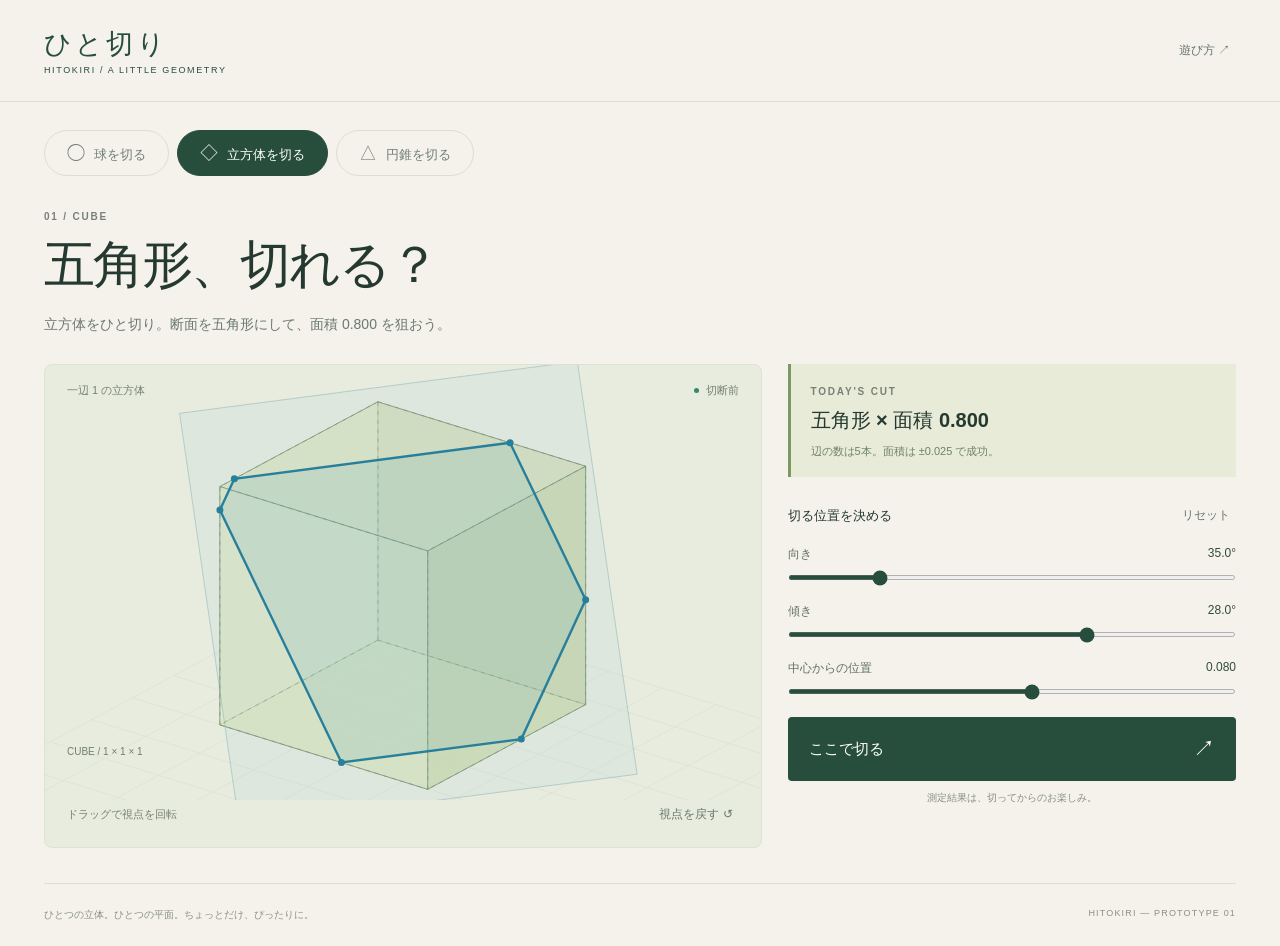
==== games/hitokiri/index.html @ aa72c91f "Publish GAME ROOM with four browser games" ====
<!doctype html>
<html lang="ja">
<head><meta charset="utf-8"><meta name="viewport" content="width=device-width,initial-scale=1"><meta name="theme-color" content="#f4f2eb"><title>ひと切り — 五角形、切れる？</title><link rel="stylesheet" href="./style.css"></head>
<body>
<header><a class="brand" href="./">ひと切り<span>HITOKIRI / A LITTLE GEOMETRY</span></a><button id="help" class="quiet">遊び方 ↗</button></header>
<main>
<nav aria-label="立体を選ぶ"><button data-mode="sphere"><span>◯</span>球を切る</button><button data-mode="cube"><span>◇</span>立方体を切る</button><button data-mode="cone"><span>△</span>円錐を切る</button></nav>
<section class="intro"><p class="eyebrow" id="chapter">01 / CUBE</p><h1 id="headline">五角形、切れる？</h1><p id="subtitle">立方体をひと切り。断面を五角形にして、面積 0.800 を狙おう。</p></section>
<div class="workspace">
<section class="stage" aria-label="切断のプレビュー"><div class="stage-top"><span id="solid-label">一辺 1 の立方体</span><span class="live"><i></i><span id="preview-label">切断前</span></span></div><canvas id="scene" aria-label="立体と切断面。ドラッグで視点を回転できます"></canvas><div class="stage-bottom"><span>ドラッグで視点を回転</span><button id="view-reset" class="quiet">視点を戻す ↺</button></div></section>
<aside>
<div class="mission"><span class="eyebrow">TODAY'S CUT</span><h2 id="mission-title">五角形 × 面積 0.800</h2><p id="mission-note">辺の数は5本。面積は ±0.025 で成功。</p></div>
<div class="section-heading"><h2>切る位置を決める</h2><button id="reset" class="quiet">リセット</button></div>
<div id="angles"><label for="azimuth">向き <output id="azimuth-out"></output></label><input id="azimuth" type="range" min="0" max="180" step="0.1" value="35"><label for="elevation">傾き <output id="elevation-out"></output></label><input id="elevation" type="range" min="-80" max="80" step="0.1" value="28"></div>
<label for="offset"><span id="offset-label">中心からの位置</span><output id="offset-out"></output></label><input id="offset" type="range" min="-0.86" max="0.86" step="0.001" value="0.08">
<div id="metric-picker" hidden><label for="metric">ねらう測定値</label><select id="metric"><option value="area">断面積を最大の50%に</option><option value="perimeter">周長を最大の50%に</option><option value="volume">片側の体積を全体の50%に</option></select></div>
<button id="cut" class="cut">ここで切る <span>↗</span></button><p class="control-note">測定結果は、切ってからのお楽しみ。</p>
<section id="result" hidden aria-live="polite"><div id="result-status"></div><div class="result-body"><canvas id="section" aria-label="真正面から見た断面"></canvas><div id="measurements"></div></div><p id="feedback"></p><button id="share" class="quiet">結果をコピー ↗</button><span id="copy-status" role="status"></span></section>
</aside></div>
<footer><span>ひとつの立体。ひとつの平面。ちょっとだけ、ぴったりに。</span><span>HITOKIRI — PROTOTYPE 01</span></footer>
</main>
<dialog id="help-dialog"><h2>傾けて、ずらして、ひと切り。</h2><p>スライダーで切断面の向きと位置を決め、「ここで切る」を押します。PCでは矢印キーで細かく調整できます。</p><p>立方体は断面を五角形にして面積0.800を狙います。球・円錐は断面積、周長、片側の体積を50%に近づけます。円錐は底面と平行に切ります。</p><p>青い線は切断面。切った後は断面と測定結果が表示されます。何度でも挑戦できます。</p><button id="close-help" class="cut">わかった</button></dialog>
<script type="module" src="./js/app.js"></script>
</body></html>
---- games/hitokiri/style.css ----
:root{font-family:"Yu Gothic UI","Hiragino Kaku Gothic ProN",Meiryo,sans-serif;color:#253931;background:#f4f2eb;font-synthesis:none;--green:#274e3d;--muted:#788178;--line:#dcded3;--lime:#d4e89a;--blue:#3286a3}*{box-sizing:border-box}body{margin:0}button,input,select{font:inherit}button,a,input,select{-webkit-tap-highlight-color:transparent}button{cursor:pointer}button:focus-visible,a:focus-visible,select:focus-visible{outline:3px solid var(--blue);outline-offset:4px}header{max-width:1280px;margin:auto;padding:26px 44px;display:flex;align-items:center;justify-content:space-between;border-bottom:1px solid var(--line)}.brand{text-decoration:none;color:var(--green);font-size:27px;font-weight:800;letter-spacing:.12em}.brand span{display:block;font-size:9px;letter-spacing:.18em;margin-top:3px;font-weight:500}.quiet{border:0;background:none;color:#69776d;font-size:12px;padding:6px}.quiet:hover{color:#234d39;text-decoration:underline}main{max-width:1192px;margin:auto;padding:28px 0 0}nav{display:flex;gap:8px}nav button{border:1px solid var(--line);background:transparent;padding:10px 22px;border-radius:30px;color:#718076;font-size:13px}nav button span{margin-right:9px;font-size:18px}nav button.active{background:var(--green);color:#fff;border-color:var(--green)}nav button:hover{border-color:var(--green)}.intro{margin:35px 0 27px}.eyebrow{font-size:10px;letter-spacing:.18em;color:var(--muted);font-weight:600}h1{font-size:clamp(32px,4vw,53px);letter-spacing:-.04em;margin:10px 0 13px;line-height:1.3}.intro>p:last-child{font-size:14px;color:#6b796e;line-height:1.8;margin:0}.workspace{display:grid;grid-template-columns:minmax(0,1.6fr) minmax(320px,1fr);gap:26px;align-items:start}.stage{background:#e8ecdf;border:1px solid #dde2d3;border-radius:8px;overflow:hidden;position:relative}.stage-top,.stage-bottom{padding:18px 22px;display:flex;justify-content:space-between;align-items:center;color:#778273;font-size:11px}.stage-top{position:absolute;top:0;left:0;right:0;z-index:1;pointer-events:none}.live{display:flex;align-items:center;gap:7px}.live i{width:5px;height:5px;border-radius:50%;background:#36886b}#scene{display:block;width:100%;height:435px;touch-action:none;cursor:grab}#scene:active{cursor:grabbing}.stage-bottom{padding-top:0}.mission{background:#e7ebd8;border-left:3px solid #7d9962;padding:17px 20px;margin-bottom:24px}.mission h2{font-size:20px;margin:8px 0}.mission p{font-size:11px;color:#71806b;margin:0;line-height:1.7}.section-heading{display:flex;justify-content:space-between;align-items:center;margin-bottom:16px}.section-heading h2{font-size:13px;margin:0}label{display:flex;justify-content:space-between;font-size:12px;color:#627163}output{font-variant-numeric:tabular-nums;color:#344c3a;font-size:12px}input[type=range]{width:100%;margin:12px 0 23px;accent-color:var(--green);height:5px;cursor:pointer}select{width:100%;margin:10px 0 18px;border:1px solid var(--line);padding:9px;background:#fafaf5;color:#344c3a;font-size:12px;border-radius:3px}.cut{width:100%;display:flex;justify-content:space-between;align-items:center;padding:17px 21px;border:0;border-radius:4px;background:var(--green);color:#fff;font-weight:600;font-size:15px}.cut:hover{background:#38674e}.cut span{font-size:22px;font-weight:400}.control-note{text-align:center;font-size:10px;color:#879080;margin:10px 0 0}#result{border-top:1px solid var(--line);margin-top:23px;padding-top:17px}#result-status{font-size:16px;font-weight:700}.result-body{display:flex;align-items:center;gap:12px}#section{width:130px;height:125px;flex-shrink:0}#measurements{flex:1;font-size:11px}#measurements div{display:flex;justify-content:space-between;gap:12px;padding:5px 0;border-bottom:1px solid #e5e6dc}#measurements b{font-variant-numeric:tabular-nums;font-weight:600}#feedback{font-size:11px;line-height:1.8;color:#6d7b70}#copy-status{font-size:10px}footer{border-top:1px solid var(--line);padding:24px 0;margin-top:35px;display:flex;justify-content:space-between;gap:20px;font-size:10px;color:#8a9184}footer span:last-child{font-size:9px;letter-spacing:.13em}dialog{border:1px solid var(--line);border-radius:8px;max-width:440px;padding:30px;background:#f4f2eb;color:#253931}dialog::backdrop{background:#18322866}dialog h2{font-size:20px}dialog p{font-size:13px;line-height:2}dialog .cut{margin-top:22px}[hidden]{display:none!important}@media(max-width:1250px){main{margin:0 35px}}@media(max-width:760px){header{padding:18px 22px}.brand{font-size:23px}main{margin:0 20px;padding-top:20px}nav{gap:5px}nav button{flex:1;padding:9px 5px;font-size:11px}nav button span{margin-right:5px}.intro{margin:27px 0 22px}.intro>p:last-child{font-size:12px}.workspace{grid-template-columns:1fr;gap:20px}#scene{height:310px}.stage-top,.stage-bottom{padding-left:14px;padding-right:14px}.mission{margin-bottom:21px}.mission h2{font-size:18px}footer{flex-direction:column;gap:10px;margin-top:28px;padding:20px 0}#section{width:145px;height:140px}input[type=range]{height:9px;margin-bottom:25px}.cut{min-height:55px}}@media(prefers-reduced-motion:no-preference){button{transition:background .15s,color .15s}#result{animation:appear .25s ease-out}@keyframes appear{from{opacity:0;transform:translateY(5px)}to{opacity:1;transform:none}}}
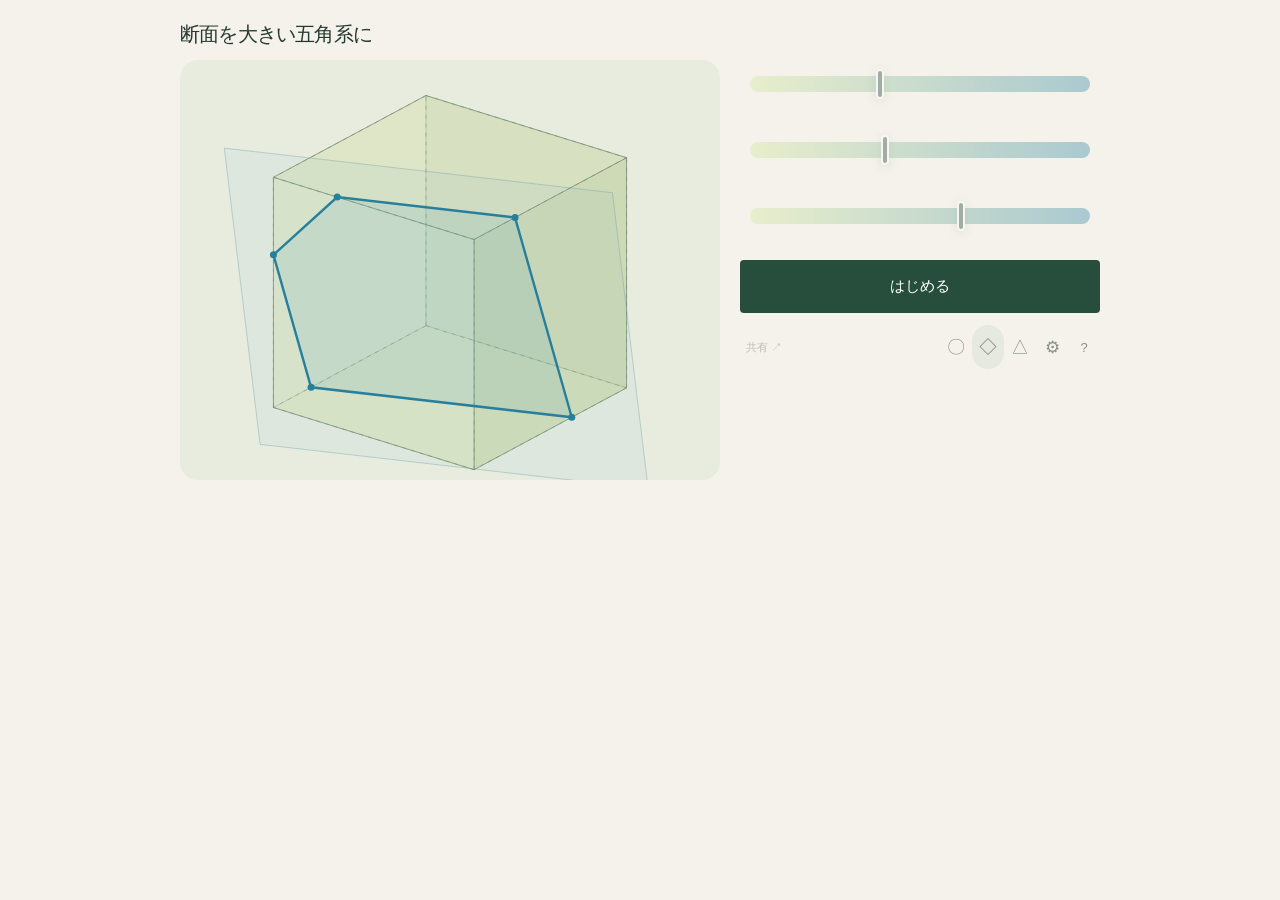
==== commit b2092916: "Update Hitokiri with tap challenges, live inspection and score sharing" ====
--- a/games/hitokiri/index.html
+++ b/games/hitokiri/index.html
@@ -1,24 +1,25 @@
-<!doctype html>
-<html lang="ja">
-<head><meta charset="utf-8"><meta name="viewport" content="width=device-width,initial-scale=1"><meta name="theme-color" content="#f4f2eb"><title>ひと切り — 五角形、切れる？</title><link rel="stylesheet" href="./style.css"></head>
-<body>
-<header><a class="brand" href="./">ひと切り<span>HITOKIRI / A LITTLE GEOMETRY</span></a><button id="help" class="quiet">遊び方 ↗</button></header>
-<main>
-<nav aria-label="立体を選ぶ"><button data-mode="sphere"><span>◯</span>球を切る</button><button data-mode="cube"><span>◇</span>立方体を切る</button><button data-mode="cone"><span>△</span>円錐を切る</button></nav>
-<section class="intro"><p class="eyebrow" id="chapter">01 / CUBE</p><h1 id="headline">五角形、切れる？</h1><p id="subtitle">立方体をひと切り。断面を五角形にして、面積 0.800 を狙おう。</p></section>
-<div class="workspace">
-<section class="stage" aria-label="切断のプレビュー"><div class="stage-top"><span id="solid-label">一辺 1 の立方体</span><span class="live"><i></i><span id="preview-label">切断前</span></span></div><canvas id="scene" aria-label="立体と切断面。ドラッグで視点を回転できます"></canvas><div class="stage-bottom"><span>ドラッグで視点を回転</span><button id="view-reset" class="quiet">視点を戻す ↺</button></div></section>
-<aside>
-<div class="mission"><span class="eyebrow">TODAY'S CUT</span><h2 id="mission-title">五角形 × 面積 0.800</h2><p id="mission-note">辺の数は5本。面積は ±0.025 で成功。</p></div>
-<div class="section-heading"><h2>切る位置を決める</h2><button id="reset" class="quiet">リセット</button></div>
-<div id="angles"><label for="azimuth">向き <output id="azimuth-out"></output></label><input id="azimuth" type="range" min="0" max="180" step="0.1" value="35"><label for="elevation">傾き <output id="elevation-out"></output></label><input id="elevation" type="range" min="-80" max="80" step="0.1" value="28"></div>
-<label for="offset"><span id="offset-label">中心からの位置</span><output id="offset-out"></output></label><input id="offset" type="range" min="-0.86" max="0.86" step="0.001" value="0.08">
-<div id="metric-picker" hidden><label for="metric">ねらう測定値</label><select id="metric"><option value="area">断面積を最大の50%に</option><option value="perimeter">周長を最大の50%に</option><option value="volume">片側の体積を全体の50%に</option></select></div>
-<button id="cut" class="cut">ここで切る <span>↗</span></button><p class="control-note">測定結果は、切ってからのお楽しみ。</p>
-<section id="result" hidden aria-live="polite"><div id="result-status"></div><div class="result-body"><canvas id="section" aria-label="真正面から見た断面"></canvas><div id="measurements"></div></div><p id="feedback"></p><button id="share" class="quiet">結果をコピー ↗</button><span id="copy-status" role="status"></span></section>
-</aside></div>
-<footer><span>ひとつの立体。ひとつの平面。ちょっとだけ、ぴったりに。</span><span>HITOKIRI — PROTOTYPE 01</span></footer>
-</main>
-<dialog id="help-dialog"><h2>傾けて、ずらして、ひと切り。</h2><p>スライダーで切断面の向きと位置を決め、「ここで切る」を押します。PCでは矢印キーで細かく調整できます。</p><p>立方体は断面を五角形にして面積0.800を狙います。球・円錐は断面積、周長、片側の体積を50%に近づけます。円錐は底面と平行に切ります。</p><p>青い線は切断面。切った後は断面と測定結果が表示されます。何度でも挑戦できます。</p><button id="close-help" class="cut">わかった</button></dialog>
-<script type="module" src="./js/app.js"></script>
-</body></html>
+<!doctype html>
+<html lang="ja">
+<head><meta charset="utf-8"><meta name="viewport" content="width=device-width,initial-scale=1"><meta name="theme-color" content="#f4f2eb"><title>ひと切り — 五角形、切れる？</title><link rel="stylesheet" href="./style.css"></head>
+<body>
+
+<main>
+
+<section class="intro"><p class="eyebrow" id="chapter">01 / CUBE</p><h1 id="headline">五角形、切れる？</h1><p id="subtitle">五角形を作り、断面を大きくしよう。</p></section>
+<div class="play-switch"><h2 id="play-goal" hidden>体積を、半分に。</h2></div>
+<div class="workspace">
+<section class="stage" aria-label="切断のプレビュー"><div class="stage-top"><span id="solid-label">一辺 1 の立方体</span><span class="live"><i></i><span id="preview-label">切断前</span></span></div><div id="detail-hud" hidden><div id="hud-score" aria-live="polite"></div><div id="hud-measurements" aria-live="polite"><div id="angle-readouts"><label for="azimuth">向き <output id="azimuth-out"></output></label><label for="elevation">傾き <output id="elevation-out"></output></label></div><label for="offset"><span id="offset-label">中心からの位置</span><output id="offset-out"></output></label></div></div><canvas id="scene" aria-label="立体と切断面。ドラッグで視点を回転できます"></canvas><button id="reset" class="quiet">リセット</button><div class="stage-bottom"><span>ドラッグで視点を回転</span><button id="view-reset" class="quiet">視点を戻す ↺</button></div></section>
+<aside><div id="angles"><div class="range-control"><input id="azimuth" type="range" min="0" max="180" step="0.001" value="35"></div><div class="range-control"><input id="elevation" type="range" min="-90" max="90" step="0.001" value="28"></div></div><div id="position-control" class="range-control"><input id="offset" type="range" min="-0.86" max="0.86" step="0.001" value="0.08"></div>
+
+<div class="mission"><span class="eyebrow">TODAY'S CUT</span><h2 id="mission-title">断面を大きい五角系に</h2><p id="mission-note">五角形の断面積で採点。√2を100点の基準にします。</p></div>
+<div id="action-controls" hidden><p id="action-message" role="status">動く高さのバーを止めて、体積を半分に。</p><div class="height-track" aria-hidden="true"><span id="height-marker"></span></div><div class="track-labels"><span>底面 0</span><span>頂点 1</span></div><button id="action-button" class="cut">チャレンジ開始 ↗</button><p class="control-note">開始後、ボタンか図形をタップしてひと切り。</p></div>
+<div id="detail-controls"><div class="section-heading"><h2>切る位置を決める</h2></div>
+
+
+</div><section id="result" hidden aria-live="polite"><p id="score-kicker" hidden>HITOKIRI / CONE CHALLENGE</p><div id="score" hidden></div><div id="result-status"></div><div class="result-body"><canvas id="section" aria-label="真正面から見た断面"></canvas><div id="measurements"></div></div><p id="feedback"></p><div id="result-actions"><button id="retry" class="cut" hidden>もう一回 ↺</button><div id="result-share-slot"></div></div><a id="download-card" hidden download="hitokiri-score.png">画像保存 ↓</a><textarea id="share-fallback" readonly hidden aria-label="共有する結果"></textarea><span id="copy-status" role="status"></span></section>
+<div class="utility-row"><div id="utility-share-slot"><button id="share" class="quiet">共有 ↗</button></div><nav aria-label="立体を選ぶ"><button data-mode="sphere" aria-label="球" title="球">〇</button><button data-mode="cube" aria-label="立方体" title="立方体">◇</button><button data-mode="cone" aria-label="円錐" title="円錐">△</button></nav><button id="detail-mode" aria-label="詳細確認" title="詳細確認">⚙</button><button id="help" class="quiet" aria-label="遊び方" title="遊び方">?</button></div></aside></div>
+<footer><span>ひとつの立体。ひとつの平面。ちょっとだけ、ぴったりに。</span><span>HITOKIRI — PROTOTYPE 01</span></footer>
+</main>
+<dialog id="help-dialog"><h2>傾けて、ずらして、ひと切り。</h2><p>立方体は「向き→傾き→位置」の順に止めます。球は断面積を最大の50%（π/2）に、円錐は頂点側の体積を全体の50%にします。開始後にタップしてバーを止めます。歯車から詳細確認に切り替えると、スライダーの操作に合わせて測定値と点数がすぐに変わります。PCではバーにフォーカスして左右キーで±0.001、上下キーで±0.1ずつ調整できます。</p><p>立方体は五角形を作り、五角形の断面積で採点。√2を100点の基準にします。ばらつきの下限約26.726%を100点の基準にします。球は断面積、円錐は頂点側の体積を50%に近づけます。円錐は底面と平行に切ります。</p><p>立方体は一辺1、球は半径1、円錐は底面半径1・高さ√3（約1.732）です。断面積は切断面の面積、周長はその外周です。体積は球・立方体では平面より下側、円錐では頂点側を測ります。</p><p>青い線は切断面。切った後は断面と測定結果が表示されます。何度でも挑戦できます。</p><button id="close-help" class="cut">わかった</button></dialog>
+<script type="module" src="./js/app.js"></script>
+</body></html>
--- a/games/hitokiri/style.css
+++ b/games/hitokiri/style.css
@@ -1 +1,30 @@
-:root{font-family:"Yu Gothic UI","Hiragino Kaku Gothic ProN",Meiryo,sans-serif;color:#253931;background:#f4f2eb;font-synthesis:none;--green:#274e3d;--muted:#788178;--line:#dcded3;--lime:#d4e89a;--blue:#3286a3}*{box-sizing:border-box}body{margin:0}button,input,select{font:inherit}button,a,input,select{-webkit-tap-highlight-color:transparent}button{cursor:pointer}button:focus-visible,a:focus-visible,select:focus-visible{outline:3px solid var(--blue);outline-offset:4px}header{max-width:1280px;margin:auto;padding:26px 44px;display:flex;align-items:center;justify-content:space-between;border-bottom:1px solid var(--line)}.brand{text-decoration:none;color:var(--green);font-size:27px;font-weight:800;letter-spacing:.12em}.brand span{display:block;font-size:9px;letter-spacing:.18em;margin-top:3px;font-weight:500}.quiet{border:0;background:none;color:#69776d;font-size:12px;padding:6px}.quiet:hover{color:#234d39;text-decoration:underline}main{max-width:1192px;margin:auto;padding:28px 0 0}nav{display:flex;gap:8px}nav button{border:1px solid var(--line);background:transparent;padding:10px 22px;border-radius:30px;color:#718076;font-size:13px}nav button span{margin-right:9px;font-size:18px}nav button.active{background:var(--green);color:#fff;border-color:var(--green)}nav button:hover{border-color:var(--green)}.intro{margin:35px 0 27px}.eyebrow{font-size:10px;letter-spacing:.18em;color:var(--muted);font-weight:600}h1{font-size:clamp(32px,4vw,53px);letter-spacing:-.04em;margin:10px 0 13px;line-height:1.3}.intro>p:last-child{font-size:14px;color:#6b796e;line-height:1.8;margin:0}.workspace{display:grid;grid-template-columns:minmax(0,1.6fr) minmax(320px,1fr);gap:26px;align-items:start}.stage{background:#e8ecdf;border:1px solid #dde2d3;border-radius:8px;overflow:hidden;position:relative}.stage-top,.stage-bottom{padding:18px 22px;display:flex;justify-content:space-between;align-items:center;color:#778273;font-size:11px}.stage-top{position:absolute;top:0;left:0;right:0;z-index:1;pointer-events:none}.live{display:flex;align-items:center;gap:7px}.live i{width:5px;height:5px;border-radius:50%;background:#36886b}#scene{display:block;width:100%;height:435px;touch-action:none;cursor:grab}#scene:active{cursor:grabbing}.stage-bottom{padding-top:0}.mission{background:#e7ebd8;border-left:3px solid #7d9962;padding:17px 20px;margin-bottom:24px}.mission h2{font-size:20px;margin:8px 0}.mission p{font-size:11px;color:#71806b;margin:0;line-height:1.7}.section-heading{display:flex;justify-content:space-between;align-items:center;margin-bottom:16px}.section-heading h2{font-size:13px;margin:0}label{display:flex;justify-content:space-between;font-size:12px;color:#627163}output{font-variant-numeric:tabular-nums;color:#344c3a;font-size:12px}input[type=range]{width:100%;margin:12px 0 23px;accent-color:var(--green);height:5px;cursor:pointer}select{width:100%;margin:10px 0 18px;border:1px solid var(--line);padding:9px;background:#fafaf5;color:#344c3a;font-size:12px;border-radius:3px}.cut{width:100%;display:flex;justify-content:space-between;align-items:center;padding:17px 21px;border:0;border-radius:4px;background:var(--green);color:#fff;font-weight:600;font-size:15px}.cut:hover{background:#38674e}.cut span{font-size:22px;font-weight:400}.control-note{text-align:center;font-size:10px;color:#879080;margin:10px 0 0}#result{border-top:1px solid var(--line);margin-top:23px;padding-top:17px}#result-status{font-size:16px;font-weight:700}.result-body{display:flex;align-items:center;gap:12px}#section{width:130px;height:125px;flex-shrink:0}#measurements{flex:1;font-size:11px}#measurements div{display:flex;justify-content:space-between;gap:12px;padding:5px 0;border-bottom:1px solid #e5e6dc}#measurements b{font-variant-numeric:tabular-nums;font-weight:600}#feedback{font-size:11px;line-height:1.8;color:#6d7b70}#copy-status{font-size:10px}footer{border-top:1px solid var(--line);padding:24px 0;margin-top:35px;display:flex;justify-content:space-between;gap:20px;font-size:10px;color:#8a9184}footer span:last-child{font-size:9px;letter-spacing:.13em}dialog{border:1px solid var(--line);border-radius:8px;max-width:440px;padding:30px;background:#f4f2eb;color:#253931}dialog::backdrop{background:#18322866}dialog h2{font-size:20px}dialog p{font-size:13px;line-height:2}dialog .cut{margin-top:22px}[hidden]{display:none!important}@media(max-width:1250px){main{margin:0 35px}}@media(max-width:760px){header{padding:18px 22px}.brand{font-size:23px}main{margin:0 20px;padding-top:20px}nav{gap:5px}nav button{flex:1;padding:9px 5px;font-size:11px}nav button span{margin-right:5px}.intro{margin:27px 0 22px}.intro>p:last-child{font-size:12px}.workspace{grid-template-columns:1fr;gap:20px}#scene{height:310px}.stage-top,.stage-bottom{padding-left:14px;padding-right:14px}.mission{margin-bottom:21px}.mission h2{font-size:18px}footer{flex-direction:column;gap:10px;margin-top:28px;padding:20px 0}#section{width:145px;height:140px}input[type=range]{height:9px;margin-bottom:25px}.cut{min-height:55px}}@media(prefers-reduced-motion:no-preference){button{transition:background .15s,color .15s}#result{animation:appear .25s ease-out}@keyframes appear{from{opacity:0;transform:translateY(5px)}to{opacity:1;transform:none}}}
+:root{font-family:"Yu Gothic UI","Hiragino Kaku Gothic ProN",Meiryo,sans-serif;color:#253931;background:#f4f2eb;font-synthesis:none;--green:#274e3d;--muted:#788178;--line:#dcded3;--lime:#d4e89a;--blue:#3286a3}*{box-sizing:border-box}body{margin:0}button,input,select{font:inherit}button,a,input,select{-webkit-tap-highlight-color:transparent}button{cursor:pointer}button:focus-visible,a:focus-visible,select:focus-visible{outline:3px solid var(--blue);outline-offset:4px}header{max-width:1280px;margin:auto;padding:26px 44px;display:flex;align-items:center;justify-content:space-between;border-bottom:1px solid var(--line)}.brand{text-decoration:none;color:var(--green);font-size:27px;font-weight:800;letter-spacing:.12em}.brand span{display:block;font-size:9px;letter-spacing:.18em;margin-top:3px;font-weight:500}.quiet{border:0;background:none;color:#69776d;font-size:12px;padding:6px}.quiet:hover{color:#234d39;text-decoration:underline}main{max-width:1192px;margin:auto;padding:28px 0 0}nav{display:flex;gap:8px}nav button{border:1px solid var(--line);background:transparent;padding:10px 22px;border-radius:30px;color:#718076;font-size:13px}nav button span{margin-right:9px;font-size:18px}nav button.active{background:var(--green);color:#fff;border-color:var(--green)}nav button:hover{border-color:var(--green)}.intro{margin:35px 0 27px}.eyebrow{font-size:10px;letter-spacing:.18em;color:var(--muted);font-weight:600}h1{font-size:clamp(32px,4vw,53px);letter-spacing:-.04em;margin:10px 0 13px;line-height:1.3}.intro>p:last-child{font-size:14px;color:#6b796e;line-height:1.8;margin:0}.workspace{display:grid;grid-template-columns:minmax(0,1.6fr) minmax(320px,1fr);gap:26px;align-items:start}.stage{background:#e8ecdf;border:1px solid #dde2d3;border-radius:8px;overflow:hidden;position:relative}.stage-top,.stage-bottom{padding:18px 22px;display:flex;justify-content:space-between;align-items:center;color:#778273;font-size:11px}.stage-top{position:absolute;top:0;left:0;right:0;z-index:1;pointer-events:none}.live{display:flex;align-items:center;gap:7px}.live i{width:5px;height:5px;border-radius:50%;background:#36886b}#scene{display:block;width:100%;height:435px;touch-action:none;cursor:grab}#scene:active{cursor:grabbing}.stage-bottom{padding-top:0}.mission{background:#e7ebd8;border-left:3px solid #7d9962;padding:17px 20px;margin-bottom:24px}.mission h2{font-size:20px;margin:8px 0}.mission p{font-size:11px;color:#71806b;margin:0;line-height:1.7}.section-heading{display:flex;justify-content:space-between;align-items:center;margin-bottom:16px}.section-heading h2{font-size:13px;margin:0}label{display:flex;justify-content:space-between;font-size:12px;color:#627163}output{font-variant-numeric:tabular-nums;color:#344c3a;font-size:12px}input[type=range]{width:100%;margin:12px 0 23px;accent-color:var(--green);height:5px;cursor:pointer}select{width:100%;margin:10px 0 18px;border:1px solid var(--line);padding:9px;background:#fafaf5;color:#344c3a;font-size:12px;border-radius:3px}.cut{width:100%;display:flex;justify-content:space-between;align-items:center;padding:17px 21px;border:0;border-radius:4px;background:var(--green);color:#fff;font-weight:600;font-size:15px}.cut:hover{background:#38674e}.cut span{font-size:22px;font-weight:400}.control-note{text-align:center;font-size:10px;color:#879080;margin:10px 0 0}#result{border-top:1px solid var(--line);margin-top:23px;padding-top:17px}#result-status{font-size:16px;font-weight:700}.result-body{display:flex;align-items:center;gap:12px}#section{width:130px;height:125px;flex-shrink:0}#measurements{flex:1;font-size:11px}#measurements div{display:flex;justify-content:space-between;gap:12px;padding:5px 0;border-bottom:1px solid #e5e6dc}#measurements b{font-variant-numeric:tabular-nums;font-weight:600}#feedback{font-size:11px;line-height:1.8;color:#6d7b70}#copy-status{font-size:10px}footer{border-top:1px solid var(--line);padding:24px 0;margin-top:35px;display:flex;justify-content:space-between;gap:20px;font-size:10px;color:#8a9184}footer span:last-child{font-size:9px;letter-spacing:.13em}dialog{border:1px solid var(--line);border-radius:8px;max-width:440px;padding:30px;background:#f4f2eb;color:#253931}dialog::backdrop{background:#18322866}dialog h2{font-size:20px}dialog p{font-size:13px;line-height:2}dialog .cut{margin-top:22px}[hidden]{display:none!important}@media(max-width:1250px){main{margin:0 35px}}@media(max-width:760px){header{padding:18px 22px}.brand{font-size:23px}main{margin:0 20px;padding-top:20px}nav{gap:5px}nav button{flex:1;padding:9px 5px;font-size:11px}nav button span{margin-right:5px}.intro{margin:27px 0 22px}.intro>p:last-child{font-size:12px}.workspace{grid-template-columns:1fr;gap:20px}#scene{height:310px}.stage-top,.stage-bottom{padding-left:14px;padding-right:14px}.mission{margin-bottom:21px}.mission h2{font-size:18px}footer{flex-direction:column;gap:10px;margin-top:28px;padding:20px 0}#section{width:145px;height:140px}input[type=range]{height:9px;margin-bottom:25px}.cut{min-height:55px}}@media(prefers-reduced-motion:no-preference){button{transition:background .15s,color .15s}#result{animation:appear .25s ease-out}@keyframes appear{from{opacity:0;transform:translateY(5px)}to{opacity:1;transform:none}}}
+.play-switch{display:flex;gap:8px;margin:0 0 18px}.play-switch button{border:1px solid var(--line);border-radius:24px;background:transparent;color:var(--green);padding:10px 18px;min-height:44px;font-size:12px}.play-switch .active{background:var(--green);color:white}.height-track{height:16px;border-radius:20px;background:linear-gradient(90deg,#d4e89a,#3286a3);position:relative;margin:24px 10px 12px}#height-marker{position:absolute;left:50%;top:-7px;width:8px;height:30px;background:#173e32;border:2px solid white;border-radius:8px;transform:translateX(-50%);box-shadow:0 2px 8px #173e3240}.track-labels{display:flex;justify-content:space-between;font-size:11px;color:#6d7b70;margin-bottom:22px}#action-message{font-size:13px;line-height:1.7}.cut:disabled{opacity:.65;cursor:wait}.action-play #result{text-align:center;background:#173e32;color:white;border:0;border-radius:18px;padding:24px}.action-play #score{font-size:76px;font-weight:900;line-height:1.3;color:#d4e89a;letter-spacing:-.05em}.action-play #score-kicker{font-size:9px;letter-spacing:.16em;color:#d4e89a}.action-play #feedback{color:#d8e5d4}.action-play #measurements{font-size:11px}.action-play #measurements div{border-color:#ffffff25}.action-play #result .quiet{color:#e4eccd;min-height:48px;font-size:14px}.action-play #retry{background:#d4e89a;color:#173e32;justify-content:center}.action-play.has-result .mission{display:none}#download-card{display:block;color:inherit;font-size:12px;padding:12px}#share-fallback{width:100%;min-height:95px}#copy-status{display:block}.quiet{min-height:44px}input[type=range]{height:28px;margin:5px 0 12px}aside{min-width:0}.stage-top{gap:12px}.stage-top>span:first-child{max-width:70%}
+@media(max-width:760px){header{padding:10px 16px}main{margin:0 14px;padding-top:12px}.brand{font-size:21px}.brand span{font-size:8px}nav button{min-height:44px}.intro{margin:18px 0 14px}h1{font-size:30px;margin:6px 0}.eyebrow{margin:0}.intro>p:last-child{line-height:1.6}.play-switch{margin-bottom:12px}.play-switch button{flex:1;padding:8px}.workspace{gap:12px}#scene{height:clamp(210px,31svh,290px)}.stage-bottom{padding-bottom:6px;font-size:10px}.stage-top{padding-top:12px;font-size:10px}.mission{padding:12px 15px;margin-bottom:14px}.mission h2{margin:5px 0;font-size:18px}.action-play .mission{margin-bottom:8px}.action-play #action-message{margin:8px 0}.action-play .height-track{margin-top:14px}.action-play .track-labels{margin-bottom:12px}.action-play #result{margin-top:0;padding:18px}.action-play #score{font-size:64px}.action-play .result-body{display:none}.action-play #score-kicker{margin:0 0 6px}.action-play #feedback{margin:8px 0 14px}.action-play.has-result #scene{height:180px}.action-play.has-result .stage-bottom{display:none}.action-play.has-result .intro{margin:12px 0 10px}footer{font-size:9px;margin-top:22px}.result-body{gap:8px}#section{width:110px;height:110px}dialog{width:calc(100% - 28px);padding:22px}}
+/* 0003: 図形と操作を中心にした最小画面 */
+header,footer,.intro,.stage-top,.stage-bottom>span,.mission>.eyebrow,.mission>p,.control-note,.section-heading h2,#action-message,.track-labels,#score-kicker{display:none!important}
+main{max-width:960px;padding:20px 20px 30px;margin:auto}nav{align-items:center;gap:6px;margin-bottom:10px}nav button{padding:8px 18px;min-height:44px}nav #help{flex:0 0 44px;padding:0;border-color:transparent}.play-switch{justify-content:flex-end;margin:0 0 12px;gap:4px}.play-switch button{flex:0 0 auto;min-height:36px;padding:6px 13px;font-size:11px}.play-switch button.active{background:#e4e8db;color:var(--green);border-color:transparent}.workspace{grid-template-columns:minmax(0,1.5fr) minmax(280px,1fr);gap:20px;align-items:center}.stage{border:0;border-radius:18px}#scene{height:420px}.stage-bottom{padding:0 10px 4px;justify-content:flex-end}.mission{border:0;background:transparent;padding:0;margin:0 0 20px}.mission h2{font-size:22px;margin:0}.section-heading{justify-content:flex-end;margin-bottom:4px}.cut{justify-content:center}.cut span{display:none}#result-status{font-size:15px}.action-play #result-status{display:none}.action-play #result{margin:0;padding:24px}.action-play #feedback{font-size:13px}.action-play .height-track{margin:24px 10px 30px}.action-play #action-controls{padding-top:2px}.action-play.has-result #scene{height:420px}
+@media(max-width:760px){main{max-width:480px;padding:12px 16px 24px}nav{margin-bottom:6px}nav button{flex:1;padding:7px 4px;font-size:12px}nav button span{margin-right:5px}.play-switch{margin-bottom:10px}.play-switch button{flex:0 0 auto}.workspace{grid-template-columns:1fr;gap:18px}#scene{height:clamp(220px,39svh,340px)}.mission{margin-bottom:16px}.mission h2{font-size:21px}.action-play .mission{text-align:center;margin-bottom:0}.action-play .height-track{margin:18px 10px 28px}.action-play.has-result #scene{height:clamp(160px,25svh,240px)}.action-play #result{padding:22px}.action-play #score{font-size:76px}.action-play #feedback{margin:8px 0 20px}.action-play #result .quiet{min-height:44px}.action-play #download-card{display:inline-block;padding:12px}.action-play #share{margin-right:20px}}
+.action-play .stage-bottom{display:none}
+#play-goal{margin:0 auto 0 0;font-size:20px;letter-spacing:-.04em;line-height:1.4}.play-switch{align-items:center}.action-play .mission{display:none}.action-play .height-track{margin-top:4px}@media(max-width:760px){#play-goal{font-size:18px}.play-switch{gap:3px;margin-top:8px;margin-bottom:14px}.play-switch button{padding:6px 10px}}
+.play-switch #detail-mode{width:40px;min-height:40px;padding:0;border-color:transparent;background:transparent;color:#7b8679;font-size:21px}.play-switch #detail-mode.active{color:var(--green);background:#e4e8db}body:not(.action-play) #score{font-size:34px;font-weight:800;margin:0 0 10px;color:var(--green)}body:not(.action-play) #result-status{display:none}body:not(.action-play) #result{margin-top:14px}
+/* 0009: 詳細の数値を立体パネル内へ */
+#detail-hud{position:absolute;inset:16px 16px auto;display:flex;justify-content:space-between;align-items:flex-start;gap:16px;z-index:2;pointer-events:none}#hud-score{flex-shrink:0}body.detail-view #hud-score #score{font-size:36px;line-height:1.2;margin:0;letter-spacing:-.05em}#hud-measurements{width:160px}#hud-measurements #measurements{font-size:11px}#hud-measurements #measurements div{padding:3px 0;border:0;gap:12px}#hud-measurements #measurements b{font-weight:600}.detail-view .mission,.detail-view .stage-bottom,.detail-view .result-body,.detail-view #feedback{display:none}.detail-view #result{border:0;padding:0;margin-top:4px;animation:none}.detail-view .section-heading{margin-bottom:0}.detail-view #reset{font-size:11px}.detail-view .stage{align-self:start}.detail-view #scene{height:420px}
+@media(max-width:760px){.detail-view .workspace{gap:6px}.detail-view #scene{height:clamp(300px,43svh,380px)}#detail-hud{inset:14px 14px auto;gap:12px}body.detail-view #hud-score #score{font-size:32px}#hud-measurements{width:145px}.detail-view #detail-controls input[type=range]{margin-bottom:8px}}
+/* 0010: モード間で立体と位置バーの寸法・座標を固定 */
+.workspace,.detail-view .workspace{align-items:start;gap:20px}body #scene,body.detail-view #scene,body.action-play.has-result #scene{height:420px}.stage-bottom{display:none}#reset{position:absolute;bottom:8px;left:10px;z-index:3;font-size:11px;min-height:44px}#position-control{height:48px;display:flex;align-items:center;margin:0 10px 18px}.range-control input[type=range]{margin:0;width:100%;height:16px;appearance:none;-webkit-appearance:none;background:linear-gradient(90deg,#d4e89a,#3286a3);border-radius:20px;opacity:1}.range-control input[type=range]::-webkit-slider-thumb{appearance:none;-webkit-appearance:none;width:8px;height:30px;border:2px solid white;border-radius:8px;background:#173e32;box-shadow:0 2px 8px #173e3240}.range-control input[type=range]::-moz-range-thumb{width:5px;height:26px;border:2px solid white;border-radius:8px;background:#173e32}.range-control input[type=range]:disabled{cursor:default}#hud-measurements>label{font-size:10px;gap:8px;margin-bottom:6px;align-items:baseline}#hud-measurements>label output{font-size:11px;font-weight:600}.height-track,.section-heading{display:none}#detail-controls:has(#angles[hidden]){display:none}.action-play #position-control{margin-bottom:18px}
+@media(max-width:760px){.workspace,.detail-view .workspace{gap:12px}body #scene,body.detail-view #scene,body.action-play.has-result #scene{height:clamp(300px,43svh,380px)}#position-control{margin-bottom:14px}.action-play #position-control{margin-bottom:14px}}
+
+/* 0013: 向き・傾き・位置の3バーを統一 */
+.range-control{height:48px;display:flex;align-items:center;margin:0 10px 18px}#angles .range-control input[type=range]{margin:0;height:16px;width:100%}#angle-readouts label{font-size:10px;gap:8px;align-items:baseline;margin-bottom:6px}#angle-readouts output{font-size:11px;font-weight:600}#angle-readouts{margin-bottom:6px}#angles{display:grid;gap:0}#hud-measurements{width:160px}
+@media(max-width:760px){.range-control{margin-bottom:14px}#hud-measurements{width:145px}}
+.range-control.moving{outline:2px solid #3286a366;outline-offset:3px;border-radius:18px}.range-control.waiting input[type=range]{opacity:.38}.action-play #angles{margin-bottom:4px}#detail-controls:empty{display:none}
+/* 0017: 右上の操作をアイコンに集約 */
+.play-switch{gap:3px;flex-wrap:wrap}.play-switch nav{display:flex;align-items:center;gap:2px;margin:0}.play-switch nav button{width:38px;min-height:40px;padding:0;font-size:22px;border-color:transparent;background:transparent;color:#7b8679}.play-switch nav button.active{background:#e4e8db;color:var(--green)}.play-switch #help{width:36px;min-height:40px;padding:0;border:0;background:transparent;font-size:15px;color:#7b8679}.play-switch #action-mode{padding:6px 10px}.play-switch #play-goal{flex:1;min-width:180px}
+@media(max-width:760px){.play-switch #play-goal{flex:1 0 100%;min-width:0;margin-bottom:3px}.play-switch nav button{width:34px}.play-switch #detail-mode{width:36px}.play-switch{justify-content:flex-end;margin-top:0}}
+/* 0018: 共有の右に控えめな操作列 */
+.play-switch #play-goal{flex:1;min-width:0;margin:0}.play-switch{margin-top:0}.utility-row{display:flex;align-items:center;justify-content:flex-end;gap:0;margin-top:12px;color:#7b8679}.utility-row #share{margin-right:auto;padding:6px;min-height:44px;font-size:11px}.utility-row #share:disabled{opacity:.4;cursor:default}.utility-row nav{display:flex;gap:0;align-items:center;margin:0}.utility-row nav button,.utility-row #detail-mode,.utility-row #help{flex:0 0 32px;width:32px;min-height:44px;padding:0;border:0;border-radius:20px;background:transparent;color:#879181;font-size:18px}.utility-row #help{font-size:13px}.utility-row #detail-mode{font-size:17px}.utility-row nav button.active,.utility-row #detail-mode.active{background:#e6e9df;color:#65765d}.utility-row button:hover{color:var(--green)}.utility-row button:focus-visible{outline:2px solid var(--blue)}
+@media(max-width:760px){.play-switch{margin:6px 0 14px}.utility-row{margin-top:8px}.utility-row #share{min-width:52px}}
+/* 0020: 点数カード内の再挑戦と共有 */
+#result-actions{display:flex;align-items:stretch;gap:10px}#result-actions #retry{flex:1;width:auto;min-width:0}#result-share-slot:empty{display:none}.action-play #result-share-slot{display:flex;flex:0 0 30%}.action-play #result-share-slot #share{width:100%;margin:0;border:1px solid #d4e89a70;border-radius:4px;padding:12px 8px;color:#e4eccd;font-size:14px;min-height:55px}.action-play #result-share-slot #share:hover{background:#ffffff10}.utility-row #utility-share-slot{margin-right:auto}.utility-row #share{margin-right:0}
+#angles,.action-play #angles{margin-bottom:0}
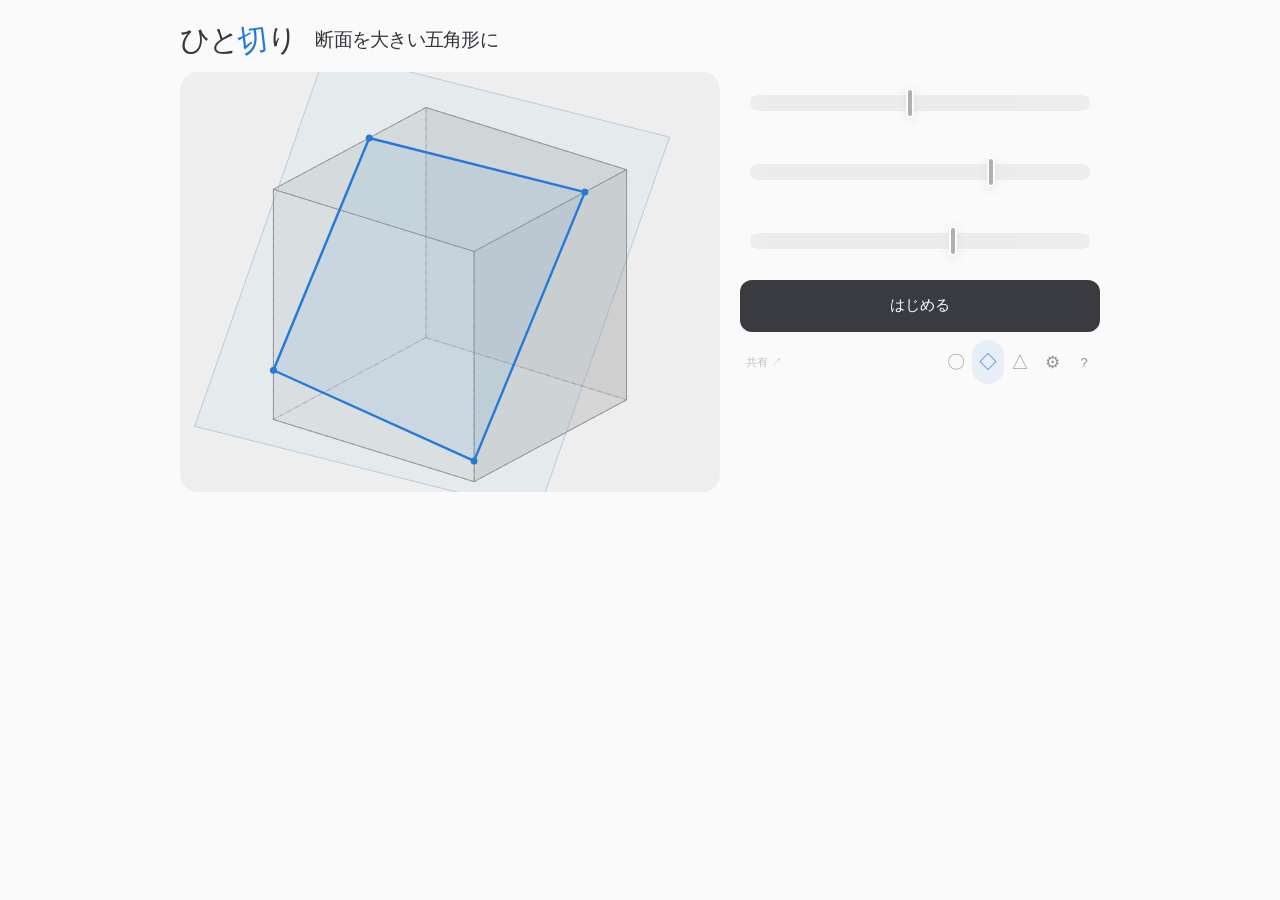
==== commit edcd9cb9: "Refresh Hitokiri: responsive fixed layout, charcoal theme and unified bar speed" ====
--- a/games/hitokiri/index.html
+++ b/games/hitokiri/index.html
@@ -1,25 +1,25 @@
 <!doctype html>
 <html lang="ja">
-<head><meta charset="utf-8"><meta name="viewport" content="width=device-width,initial-scale=1"><meta name="theme-color" content="#f4f2eb"><title>ひと切り — 五角形、切れる？</title><link rel="stylesheet" href="./style.css"></head>
+<head><meta charset="utf-8"><meta name="viewport" content="width=device-width,initial-scale=1"><meta name="theme-color" content="#fafafa"><title>ひと切り — 五角形、切れる？</title><link rel="stylesheet" href="./style.css"></head>
 <body>
 
 <main>
 
 <section class="intro"><p class="eyebrow" id="chapter">01 / CUBE</p><h1 id="headline">五角形、切れる？</h1><p id="subtitle">五角形を作り、断面を大きくしよう。</p></section>
-<div class="play-switch"><h2 id="play-goal" hidden>体積を、半分に。</h2></div>
+<div class="play-switch"><span class="wordmark" role="img" aria-label="ひと切り">ひと<span>切</span>り</span><h2 id="play-goal" hidden>体積を、半分に。</h2></div>
 <div class="workspace">
 <section class="stage" aria-label="切断のプレビュー"><div class="stage-top"><span id="solid-label">一辺 1 の立方体</span><span class="live"><i></i><span id="preview-label">切断前</span></span></div><div id="detail-hud" hidden><div id="hud-score" aria-live="polite"></div><div id="hud-measurements" aria-live="polite"><div id="angle-readouts"><label for="azimuth">向き <output id="azimuth-out"></output></label><label for="elevation">傾き <output id="elevation-out"></output></label></div><label for="offset"><span id="offset-label">中心からの位置</span><output id="offset-out"></output></label></div></div><canvas id="scene" aria-label="立体と切断面。ドラッグで視点を回転できます"></canvas><button id="reset" class="quiet">リセット</button><div class="stage-bottom"><span>ドラッグで視点を回転</span><button id="view-reset" class="quiet">視点を戻す ↺</button></div></section>
-<aside><div id="angles"><div class="range-control"><input id="azimuth" type="range" min="0" max="180" step="0.001" value="35"></div><div class="range-control"><input id="elevation" type="range" min="-90" max="90" step="0.001" value="28"></div></div><div id="position-control" class="range-control"><input id="offset" type="range" min="-0.86" max="0.86" step="0.001" value="0.08"></div>
+<aside><div id="control-panel"><div id="angles"><div class="range-control"><input id="azimuth" type="range" min="0" max="180" step="0.001" value="35"></div><div class="range-control"><input id="elevation" type="range" min="-90" max="90" step="0.001" value="28"></div></div><div id="position-control" class="range-control"><input id="offset" type="range" min="-0.86" max="0.86" step="0.001" value="0.08"></div>
 
-<div class="mission"><span class="eyebrow">TODAY'S CUT</span><h2 id="mission-title">断面を大きい五角系に</h2><p id="mission-note">五角形の断面積で採点。√2を100点の基準にします。</p></div>
+<div class="mission"><span class="eyebrow">TODAY'S CUT</span><h2 id="mission-title">断面を大きい五角形に</h2><p id="mission-note">五角形の断面積で採点。√2を100点の基準にします。</p></div>
 <div id="action-controls" hidden><p id="action-message" role="status">動く高さのバーを止めて、体積を半分に。</p><div class="height-track" aria-hidden="true"><span id="height-marker"></span></div><div class="track-labels"><span>底面 0</span><span>頂点 1</span></div><button id="action-button" class="cut">チャレンジ開始 ↗</button><p class="control-note">開始後、ボタンか図形をタップしてひと切り。</p></div>
 <div id="detail-controls"><div class="section-heading"><h2>切る位置を決める</h2></div>
 
 
-</div><section id="result" hidden aria-live="polite"><p id="score-kicker" hidden>HITOKIRI / CONE CHALLENGE</p><div id="score" hidden></div><div id="result-status"></div><div class="result-body"><canvas id="section" aria-label="真正面から見た断面"></canvas><div id="measurements"></div></div><p id="feedback"></p><div id="result-actions"><button id="retry" class="cut" hidden>もう一回 ↺</button><div id="result-share-slot"></div></div><a id="download-card" hidden download="hitokiri-score.png">画像保存 ↓</a><textarea id="share-fallback" readonly hidden aria-label="共有する結果"></textarea><span id="copy-status" role="status"></span></section>
-<div class="utility-row"><div id="utility-share-slot"><button id="share" class="quiet">共有 ↗</button></div><nav aria-label="立体を選ぶ"><button data-mode="sphere" aria-label="球" title="球">〇</button><button data-mode="cube" aria-label="立方体" title="立方体">◇</button><button data-mode="cone" aria-label="円錐" title="円錐">△</button></nav><button id="detail-mode" aria-label="詳細確認" title="詳細確認">⚙</button><button id="help" class="quiet" aria-label="遊び方" title="遊び方">?</button></div></aside></div>
+</div><section id="result" hidden aria-live="polite"><p id="score-kicker" hidden>HITOKIRI / CONE CHALLENGE</p><div id="score" hidden></div><div id="result-status"></div><div class="result-body"><canvas id="section" aria-label="真正面から見た断面"></canvas><div id="measurements"></div></div><p id="feedback"></p><dl id="result-values" hidden></dl><div id="result-actions"><button id="retry" class="cut" hidden>もう一回 ↺</button><div id="result-share-slot"></div></div><a id="download-card" hidden download="hitokiri-score.png">画像保存 ↓</a><textarea id="share-fallback" readonly hidden aria-label="共有する結果"></textarea><span id="copy-status" role="status"></span></section>
+</div><div class="utility-row"><div id="utility-share-slot"><button id="share" class="quiet">共有 ↗</button></div><nav aria-label="立体を選ぶ"><button data-mode="sphere" aria-label="球" title="球">〇</button><button data-mode="cube" aria-label="立方体" title="立方体">◇</button><button data-mode="cone" aria-label="円錐" title="円錐">△</button></nav><button id="detail-mode" aria-label="詳細確認" title="詳細確認">⚙</button><button id="help" class="quiet" aria-label="遊び方" title="遊び方">?</button></div></aside></div>
 <footer><span>ひとつの立体。ひとつの平面。ちょっとだけ、ぴったりに。</span><span>HITOKIRI — PROTOTYPE 01</span></footer>
 </main>
-<dialog id="help-dialog"><h2>傾けて、ずらして、ひと切り。</h2><p>立方体は「向き→傾き→位置」の順に止めます。球は断面積を最大の50%（π/2）に、円錐は頂点側の体積を全体の50%にします。開始後にタップしてバーを止めます。歯車から詳細確認に切り替えると、スライダーの操作に合わせて測定値と点数がすぐに変わります。PCではバーにフォーカスして左右キーで±0.001、上下キーで±0.1ずつ調整できます。</p><p>立方体は五角形を作り、五角形の断面積で採点。√2を100点の基準にします。ばらつきの下限約26.726%を100点の基準にします。球は断面積、円錐は頂点側の体積を50%に近づけます。円錐は底面と平行に切ります。</p><p>立方体は一辺1、球は半径1、円錐は底面半径1・高さ√3（約1.732）です。断面積は切断面の面積、周長はその外周です。体積は球・立方体では平面より下側、円錐では頂点側を測ります。</p><p>青い線は切断面。切った後は断面と測定結果が表示されます。何度でも挑戦できます。</p><button id="close-help" class="cut">わかった</button></dialog>
+<dialog id="help-dialog"><h2>傾けて、ずらして、ひと切り。</h2><p>立方体は「向き→傾き→位置」の順に止めます。球は断面積を最大の50%（π/2）に、円錐は頂点側の体積を全体の50%にします。開始後にタップしてバーを止めます。歯車から詳細確認に切り替えると、スライダーの操作に合わせて測定値と点数がすぐに変わります。PCではバーにフォーカスして左右キーで±0.001、上下キーで±0.1ずつ調整できます。</p><p>立方体は五角形を作り、五角形の断面積で採点。√2を100点の基準にします。球は断面積、円錐は頂点側の体積を50%に近づけます。円錐は底面と平行に切ります。</p><p>立方体は一辺1、球は半径1、円錐は底面半径1・高さ√3（約1.732）です。断面積は切断面の面積、周長はその外周です。体積は球・立方体では平面より下側、円錐では頂点側を測ります。</p><p>青い線は切断面。切った後は断面と測定結果が表示されます。何度でも挑戦できます。</p><button id="close-help" class="cut">わかった</button></dialog>
 <script type="module" src="./js/app.js"></script>
 </body></html>
--- a/games/hitokiri/style.css
+++ b/games/hitokiri/style.css
@@ -1,30 +1,43 @@
-:root{font-family:"Yu Gothic UI","Hiragino Kaku Gothic ProN",Meiryo,sans-serif;color:#253931;background:#f4f2eb;font-synthesis:none;--green:#274e3d;--muted:#788178;--line:#dcded3;--lime:#d4e89a;--blue:#3286a3}*{box-sizing:border-box}body{margin:0}button,input,select{font:inherit}button,a,input,select{-webkit-tap-highlight-color:transparent}button{cursor:pointer}button:focus-visible,a:focus-visible,select:focus-visible{outline:3px solid var(--blue);outline-offset:4px}header{max-width:1280px;margin:auto;padding:26px 44px;display:flex;align-items:center;justify-content:space-between;border-bottom:1px solid var(--line)}.brand{text-decoration:none;color:var(--green);font-size:27px;font-weight:800;letter-spacing:.12em}.brand span{display:block;font-size:9px;letter-spacing:.18em;margin-top:3px;font-weight:500}.quiet{border:0;background:none;color:#69776d;font-size:12px;padding:6px}.quiet:hover{color:#234d39;text-decoration:underline}main{max-width:1192px;margin:auto;padding:28px 0 0}nav{display:flex;gap:8px}nav button{border:1px solid var(--line);background:transparent;padding:10px 22px;border-radius:30px;color:#718076;font-size:13px}nav button span{margin-right:9px;font-size:18px}nav button.active{background:var(--green);color:#fff;border-color:var(--green)}nav button:hover{border-color:var(--green)}.intro{margin:35px 0 27px}.eyebrow{font-size:10px;letter-spacing:.18em;color:var(--muted);font-weight:600}h1{font-size:clamp(32px,4vw,53px);letter-spacing:-.04em;margin:10px 0 13px;line-height:1.3}.intro>p:last-child{font-size:14px;color:#6b796e;line-height:1.8;margin:0}.workspace{display:grid;grid-template-columns:minmax(0,1.6fr) minmax(320px,1fr);gap:26px;align-items:start}.stage{background:#e8ecdf;border:1px solid #dde2d3;border-radius:8px;overflow:hidden;position:relative}.stage-top,.stage-bottom{padding:18px 22px;display:flex;justify-content:space-between;align-items:center;color:#778273;font-size:11px}.stage-top{position:absolute;top:0;left:0;right:0;z-index:1;pointer-events:none}.live{display:flex;align-items:center;gap:7px}.live i{width:5px;height:5px;border-radius:50%;background:#36886b}#scene{display:block;width:100%;height:435px;touch-action:none;cursor:grab}#scene:active{cursor:grabbing}.stage-bottom{padding-top:0}.mission{background:#e7ebd8;border-left:3px solid #7d9962;padding:17px 20px;margin-bottom:24px}.mission h2{font-size:20px;margin:8px 0}.mission p{font-size:11px;color:#71806b;margin:0;line-height:1.7}.section-heading{display:flex;justify-content:space-between;align-items:center;margin-bottom:16px}.section-heading h2{font-size:13px;margin:0}label{display:flex;justify-content:space-between;font-size:12px;color:#627163}output{font-variant-numeric:tabular-nums;color:#344c3a;font-size:12px}input[type=range]{width:100%;margin:12px 0 23px;accent-color:var(--green);height:5px;cursor:pointer}select{width:100%;margin:10px 0 18px;border:1px solid var(--line);padding:9px;background:#fafaf5;color:#344c3a;font-size:12px;border-radius:3px}.cut{width:100%;display:flex;justify-content:space-between;align-items:center;padding:17px 21px;border:0;border-radius:4px;background:var(--green);color:#fff;font-weight:600;font-size:15px}.cut:hover{background:#38674e}.cut span{font-size:22px;font-weight:400}.control-note{text-align:center;font-size:10px;color:#879080;margin:10px 0 0}#result{border-top:1px solid var(--line);margin-top:23px;padding-top:17px}#result-status{font-size:16px;font-weight:700}.result-body{display:flex;align-items:center;gap:12px}#section{width:130px;height:125px;flex-shrink:0}#measurements{flex:1;font-size:11px}#measurements div{display:flex;justify-content:space-between;gap:12px;padding:5px 0;border-bottom:1px solid #e5e6dc}#measurements b{font-variant-numeric:tabular-nums;font-weight:600}#feedback{font-size:11px;line-height:1.8;color:#6d7b70}#copy-status{font-size:10px}footer{border-top:1px solid var(--line);padding:24px 0;margin-top:35px;display:flex;justify-content:space-between;gap:20px;font-size:10px;color:#8a9184}footer span:last-child{font-size:9px;letter-spacing:.13em}dialog{border:1px solid var(--line);border-radius:8px;max-width:440px;padding:30px;background:#f4f2eb;color:#253931}dialog::backdrop{background:#18322866}dialog h2{font-size:20px}dialog p{font-size:13px;line-height:2}dialog .cut{margin-top:22px}[hidden]{display:none!important}@media(max-width:1250px){main{margin:0 35px}}@media(max-width:760px){header{padding:18px 22px}.brand{font-size:23px}main{margin:0 20px;padding-top:20px}nav{gap:5px}nav button{flex:1;padding:9px 5px;font-size:11px}nav button span{margin-right:5px}.intro{margin:27px 0 22px}.intro>p:last-child{font-size:12px}.workspace{grid-template-columns:1fr;gap:20px}#scene{height:310px}.stage-top,.stage-bottom{padding-left:14px;padding-right:14px}.mission{margin-bottom:21px}.mission h2{font-size:18px}footer{flex-direction:column;gap:10px;margin-top:28px;padding:20px 0}#section{width:145px;height:140px}input[type=range]{height:9px;margin-bottom:25px}.cut{min-height:55px}}@media(prefers-reduced-motion:no-preference){button{transition:background .15s,color .15s}#result{animation:appear .25s ease-out}@keyframes appear{from{opacity:0;transform:translateY(5px)}to{opacity:1;transform:none}}}
-.play-switch{display:flex;gap:8px;margin:0 0 18px}.play-switch button{border:1px solid var(--line);border-radius:24px;background:transparent;color:var(--green);padding:10px 18px;min-height:44px;font-size:12px}.play-switch .active{background:var(--green);color:white}.height-track{height:16px;border-radius:20px;background:linear-gradient(90deg,#d4e89a,#3286a3);position:relative;margin:24px 10px 12px}#height-marker{position:absolute;left:50%;top:-7px;width:8px;height:30px;background:#173e32;border:2px solid white;border-radius:8px;transform:translateX(-50%);box-shadow:0 2px 8px #173e3240}.track-labels{display:flex;justify-content:space-between;font-size:11px;color:#6d7b70;margin-bottom:22px}#action-message{font-size:13px;line-height:1.7}.cut:disabled{opacity:.65;cursor:wait}.action-play #result{text-align:center;background:#173e32;color:white;border:0;border-radius:18px;padding:24px}.action-play #score{font-size:76px;font-weight:900;line-height:1.3;color:#d4e89a;letter-spacing:-.05em}.action-play #score-kicker{font-size:9px;letter-spacing:.16em;color:#d4e89a}.action-play #feedback{color:#d8e5d4}.action-play #measurements{font-size:11px}.action-play #measurements div{border-color:#ffffff25}.action-play #result .quiet{color:#e4eccd;min-height:48px;font-size:14px}.action-play #retry{background:#d4e89a;color:#173e32;justify-content:center}.action-play.has-result .mission{display:none}#download-card{display:block;color:inherit;font-size:12px;padding:12px}#share-fallback{width:100%;min-height:95px}#copy-status{display:block}.quiet{min-height:44px}input[type=range]{height:28px;margin:5px 0 12px}aside{min-width:0}.stage-top{gap:12px}.stage-top>span:first-child{max-width:70%}
+:root{font-family:"Yu Gothic UI","Hiragino Kaku Gothic ProN",Meiryo,sans-serif;color:#34363b;background:#fafafa;font-synthesis:none;--green:#393b40;--muted:#818181;--line:#dddddd;--lime:#f5f5f5;--blue:#247ad6}*{box-sizing:border-box}body{margin:0}button,input,select{font:inherit}button,a,input,select{-webkit-tap-highlight-color:transparent}button{cursor:pointer}button:focus-visible,a:focus-visible,select:focus-visible{outline:3px solid var(--blue);outline-offset:4px}header{max-width:1280px;margin:auto;padding:26px 44px;display:flex;align-items:center;justify-content:space-between;border-bottom:1px solid var(--line)}.brand{text-decoration:none;color:var(--green);font-size:27px;font-weight:800;letter-spacing:.12em}.brand span{display:block;font-size:9px;letter-spacing:.18em;margin-top:3px;font-weight:500}.quiet{border:0;background:none;color:#707070;font-size:12px;padding:6px}.quiet:hover{color:#303238;text-decoration:underline}main{max-width:1192px;margin:auto;padding:28px 0 0}nav{display:flex;gap:8px}nav button{border:1px solid var(--line);background:transparent;padding:10px 22px;border-radius:30px;color:#787878;font-size:13px}nav button span{margin-right:9px;font-size:18px}nav button.active{background:var(--green);color:#fff;border-color:var(--green)}nav button:hover{border-color:var(--green)}.intro{margin:35px 0 27px}.eyebrow{font-size:10px;letter-spacing:.18em;color:var(--muted);font-weight:600}h1{font-size:clamp(32px,4vw,53px);letter-spacing:-.04em;margin:10px 0 13px;line-height:1.3}.intro>p:last-child{font-size:14px;color:#707070;line-height:1.8;margin:0}.workspace{display:grid;grid-template-columns:minmax(0,1.6fr) minmax(320px,1fr);gap:26px;align-items:start}.stage{background:#eeeeee;border:1px solid #dddddd;border-radius:8px;overflow:hidden;position:relative}.stage-top,.stage-bottom{padding:18px 22px;display:flex;justify-content:space-between;align-items:center;color:#818181;font-size:11px}.stage-top{position:absolute;top:0;left:0;right:0;z-index:1;pointer-events:none}.live{display:flex;align-items:center;gap:7px}.live i{width:5px;height:5px;border-radius:50%;background:#2679d4}#scene{display:block;width:100%;height:435px;touch-action:none;cursor:grab}#scene:active{cursor:grabbing}.stage-bottom{padding-top:0}.mission{background:#eaeaea;border-left:3px solid #929292;padding:17px 20px;margin-bottom:24px}.mission h2{font-size:20px;margin:8px 0}.mission p{font-size:11px;color:#787878;margin:0;line-height:1.7}.section-heading{display:flex;justify-content:space-between;align-items:center;margin-bottom:16px}.section-heading h2{font-size:13px;margin:0}label{display:flex;justify-content:space-between;font-size:12px;color:#686868}output{font-variant-numeric:tabular-nums;color:#3d3d3d;font-size:12px}input[type=range]{width:100%;margin:12px 0 23px;accent-color:var(--green);height:5px;cursor:pointer}select{width:100%;margin:10px 0 18px;border:1px solid var(--line);padding:9px;background:#ffffff;color:#3d3d3d;font-size:12px;border-radius:3px}.cut{width:100%;display:flex;justify-content:space-between;align-items:center;padding:17px 21px;border:0;border-radius:4px;background:var(--green);color:#fff;font-weight:600;font-size:15px}.cut:hover{background:#4b4e56}.cut span{font-size:22px;font-weight:400}.control-note{text-align:center;font-size:10px;color:#919191;margin:10px 0 0}#result{border-top:1px solid var(--line);margin-top:23px;padding-top:17px}#result-status{font-size:16px;font-weight:700}.result-body{display:flex;align-items:center;gap:12px}#section{width:130px;height:125px;flex-shrink:0}#measurements{flex:1;font-size:11px}#measurements div{display:flex;justify-content:space-between;gap:12px;padding:5px 0;border-bottom:1px solid #e4e4e4}#measurements b{font-variant-numeric:tabular-nums;font-weight:600}#feedback{font-size:11px;line-height:1.8;color:#707070}#copy-status{font-size:10px}footer{border-top:1px solid var(--line);padding:24px 0;margin-top:35px;display:flex;justify-content:space-between;gap:20px;font-size:10px;color:#999999}footer span:last-child{font-size:9px;letter-spacing:.13em}dialog{border:1px solid var(--line);border-radius:8px;max-width:440px;padding:30px;background:#fafafa;color:#34363b}dialog::backdrop{background:#36383e66}dialog h2{font-size:20px}dialog p{font-size:13px;line-height:2}dialog .cut{margin-top:22px}[hidden]{display:none!important}@media(max-width:1250px){main{margin:0 35px}}@media(max-width:760px){header{padding:18px 22px}.brand{font-size:23px}main{margin:0 20px;padding-top:20px}nav{gap:5px}nav button{flex:1;padding:9px 5px;font-size:11px}nav button span{margin-right:5px}.intro{margin:27px 0 22px}.intro>p:last-child{font-size:12px}.workspace{grid-template-columns:1fr;gap:20px}#scene{height:310px}.stage-top,.stage-bottom{padding-left:14px;padding-right:14px}.mission{margin-bottom:21px}.mission h2{font-size:18px}footer{flex-direction:column;gap:10px;margin-top:28px;padding:20px 0}#section{width:145px;height:140px}input[type=range]{height:9px;margin-bottom:25px}.cut{min-height:55px}}@media(prefers-reduced-motion:no-preference){button{transition:background .15s,color .15s}#result{animation:appear .25s ease-out}@keyframes appear{from{opacity:0;transform:translateY(5px)}to{opacity:1;transform:none}}}
+.play-switch{display:flex;gap:8px;margin:0 0 18px}.play-switch button{border:1px solid var(--line);border-radius:24px;background:transparent;color:var(--green);padding:10px 18px;min-height:44px;font-size:12px}.play-switch .active{background:var(--green);color:white}.height-track{height:16px;border-radius:20px;background:linear-gradient(90deg,#f5f5f5,#247ad6);position:relative;margin:24px 10px 12px}#height-marker{position:absolute;left:50%;top:-7px;width:8px;height:30px;background:#36383e;border:2px solid white;border-radius:8px;transform:translateX(-50%);box-shadow:0 2px 8px #36383e40}.track-labels{display:flex;justify-content:space-between;font-size:11px;color:#707070;margin-bottom:22px}#action-message{font-size:13px;line-height:1.7}.cut:disabled{opacity:.65;cursor:wait}.action-play #result{text-align:center;background:#36383e;color:white;border:0;border-radius:18px;padding:24px}.action-play #score{font-size:76px;font-weight:900;line-height:1.3;color:#f5f5f5;letter-spacing:-.05em}.action-play #score-kicker{font-size:9px;letter-spacing:.16em;color:#f5f5f5}.action-play #feedback{color:#e6e6e6}.action-play #measurements{font-size:11px}.action-play #measurements div{border-color:#ffffff25}.action-play #result .quiet{color:#f3f3f3;min-height:48px;font-size:14px}.action-play #retry{background:#f5f5f5;color:#36383e;justify-content:center}.action-play.has-result .mission{display:none}#download-card{display:block;color:inherit;font-size:12px;padding:12px}#share-fallback{width:100%;min-height:95px}#copy-status{display:block}.quiet{min-height:44px}input[type=range]{height:28px;margin:5px 0 12px}aside{min-width:0}.stage-top{gap:12px}.stage-top>span:first-child{max-width:70%}
 @media(max-width:760px){header{padding:10px 16px}main{margin:0 14px;padding-top:12px}.brand{font-size:21px}.brand span{font-size:8px}nav button{min-height:44px}.intro{margin:18px 0 14px}h1{font-size:30px;margin:6px 0}.eyebrow{margin:0}.intro>p:last-child{line-height:1.6}.play-switch{margin-bottom:12px}.play-switch button{flex:1;padding:8px}.workspace{gap:12px}#scene{height:clamp(210px,31svh,290px)}.stage-bottom{padding-bottom:6px;font-size:10px}.stage-top{padding-top:12px;font-size:10px}.mission{padding:12px 15px;margin-bottom:14px}.mission h2{margin:5px 0;font-size:18px}.action-play .mission{margin-bottom:8px}.action-play #action-message{margin:8px 0}.action-play .height-track{margin-top:14px}.action-play .track-labels{margin-bottom:12px}.action-play #result{margin-top:0;padding:18px}.action-play #score{font-size:64px}.action-play .result-body{display:none}.action-play #score-kicker{margin:0 0 6px}.action-play #feedback{margin:8px 0 14px}.action-play.has-result #scene{height:180px}.action-play.has-result .stage-bottom{display:none}.action-play.has-result .intro{margin:12px 0 10px}footer{font-size:9px;margin-top:22px}.result-body{gap:8px}#section{width:110px;height:110px}dialog{width:calc(100% - 28px);padding:22px}}
 /* 0003: 図形と操作を中心にした最小画面 */
 header,footer,.intro,.stage-top,.stage-bottom>span,.mission>.eyebrow,.mission>p,.control-note,.section-heading h2,#action-message,.track-labels,#score-kicker{display:none!important}
-main{max-width:960px;padding:20px 20px 30px;margin:auto}nav{align-items:center;gap:6px;margin-bottom:10px}nav button{padding:8px 18px;min-height:44px}nav #help{flex:0 0 44px;padding:0;border-color:transparent}.play-switch{justify-content:flex-end;margin:0 0 12px;gap:4px}.play-switch button{flex:0 0 auto;min-height:36px;padding:6px 13px;font-size:11px}.play-switch button.active{background:#e4e8db;color:var(--green);border-color:transparent}.workspace{grid-template-columns:minmax(0,1.5fr) minmax(280px,1fr);gap:20px;align-items:center}.stage{border:0;border-radius:18px}#scene{height:420px}.stage-bottom{padding:0 10px 4px;justify-content:flex-end}.mission{border:0;background:transparent;padding:0;margin:0 0 20px}.mission h2{font-size:22px;margin:0}.section-heading{justify-content:flex-end;margin-bottom:4px}.cut{justify-content:center}.cut span{display:none}#result-status{font-size:15px}.action-play #result-status{display:none}.action-play #result{margin:0;padding:24px}.action-play #feedback{font-size:13px}.action-play .height-track{margin:24px 10px 30px}.action-play #action-controls{padding-top:2px}.action-play.has-result #scene{height:420px}
+main{max-width:960px;padding:20px 20px 30px;margin:auto}nav{align-items:center;gap:6px;margin-bottom:10px}nav button{padding:8px 18px;min-height:44px}nav #help{flex:0 0 44px;padding:0;border-color:transparent}.play-switch{justify-content:flex-end;margin:0 0 12px;gap:4px}.play-switch button{flex:0 0 auto;min-height:36px;padding:6px 13px;font-size:11px}.play-switch button.active{background:#e8e8e8;color:var(--green);border-color:transparent}.workspace{grid-template-columns:minmax(0,1.5fr) minmax(280px,1fr);gap:20px;align-items:center}.stage{border:0;border-radius:18px}#scene{height:420px}.stage-bottom{padding:0 10px 4px;justify-content:flex-end}.mission{border:0;background:transparent;padding:0;margin:0 0 20px}.mission h2{font-size:22px;margin:0}.section-heading{justify-content:flex-end;margin-bottom:4px}.cut{justify-content:center}.cut span{display:none}#result-status{font-size:15px}.action-play #result-status{display:none}.action-play #result{margin:0;padding:24px}.action-play #feedback{font-size:13px}.action-play .height-track{margin:24px 10px 30px}.action-play #action-controls{padding-top:2px}.action-play.has-result #scene{height:420px}
 @media(max-width:760px){main{max-width:480px;padding:12px 16px 24px}nav{margin-bottom:6px}nav button{flex:1;padding:7px 4px;font-size:12px}nav button span{margin-right:5px}.play-switch{margin-bottom:10px}.play-switch button{flex:0 0 auto}.workspace{grid-template-columns:1fr;gap:18px}#scene{height:clamp(220px,39svh,340px)}.mission{margin-bottom:16px}.mission h2{font-size:21px}.action-play .mission{text-align:center;margin-bottom:0}.action-play .height-track{margin:18px 10px 28px}.action-play.has-result #scene{height:clamp(160px,25svh,240px)}.action-play #result{padding:22px}.action-play #score{font-size:76px}.action-play #feedback{margin:8px 0 20px}.action-play #result .quiet{min-height:44px}.action-play #download-card{display:inline-block;padding:12px}.action-play #share{margin-right:20px}}
 .action-play .stage-bottom{display:none}
 #play-goal{margin:0 auto 0 0;font-size:20px;letter-spacing:-.04em;line-height:1.4}.play-switch{align-items:center}.action-play .mission{display:none}.action-play .height-track{margin-top:4px}@media(max-width:760px){#play-goal{font-size:18px}.play-switch{gap:3px;margin-top:8px;margin-bottom:14px}.play-switch button{padding:6px 10px}}
-.play-switch #detail-mode{width:40px;min-height:40px;padding:0;border-color:transparent;background:transparent;color:#7b8679;font-size:21px}.play-switch #detail-mode.active{color:var(--green);background:#e4e8db}body:not(.action-play) #score{font-size:34px;font-weight:800;margin:0 0 10px;color:var(--green)}body:not(.action-play) #result-status{display:none}body:not(.action-play) #result{margin-top:14px}
+.play-switch #detail-mode{width:40px;min-height:40px;padding:0;border-color:transparent;background:transparent;color:#858585;font-size:21px}.play-switch #detail-mode.active{color:var(--green);background:#e8e8e8}body:not(.action-play) #score{font-size:34px;font-weight:800;margin:0 0 10px;color:var(--green)}body:not(.action-play) #result-status{display:none}body:not(.action-play) #result{margin-top:14px}
 /* 0009: 詳細の数値を立体パネル内へ */
 #detail-hud{position:absolute;inset:16px 16px auto;display:flex;justify-content:space-between;align-items:flex-start;gap:16px;z-index:2;pointer-events:none}#hud-score{flex-shrink:0}body.detail-view #hud-score #score{font-size:36px;line-height:1.2;margin:0;letter-spacing:-.05em}#hud-measurements{width:160px}#hud-measurements #measurements{font-size:11px}#hud-measurements #measurements div{padding:3px 0;border:0;gap:12px}#hud-measurements #measurements b{font-weight:600}.detail-view .mission,.detail-view .stage-bottom,.detail-view .result-body,.detail-view #feedback{display:none}.detail-view #result{border:0;padding:0;margin-top:4px;animation:none}.detail-view .section-heading{margin-bottom:0}.detail-view #reset{font-size:11px}.detail-view .stage{align-self:start}.detail-view #scene{height:420px}
 @media(max-width:760px){.detail-view .workspace{gap:6px}.detail-view #scene{height:clamp(300px,43svh,380px)}#detail-hud{inset:14px 14px auto;gap:12px}body.detail-view #hud-score #score{font-size:32px}#hud-measurements{width:145px}.detail-view #detail-controls input[type=range]{margin-bottom:8px}}
 /* 0010: モード間で立体と位置バーの寸法・座標を固定 */
-.workspace,.detail-view .workspace{align-items:start;gap:20px}body #scene,body.detail-view #scene,body.action-play.has-result #scene{height:420px}.stage-bottom{display:none}#reset{position:absolute;bottom:8px;left:10px;z-index:3;font-size:11px;min-height:44px}#position-control{height:48px;display:flex;align-items:center;margin:0 10px 18px}.range-control input[type=range]{margin:0;width:100%;height:16px;appearance:none;-webkit-appearance:none;background:linear-gradient(90deg,#d4e89a,#3286a3);border-radius:20px;opacity:1}.range-control input[type=range]::-webkit-slider-thumb{appearance:none;-webkit-appearance:none;width:8px;height:30px;border:2px solid white;border-radius:8px;background:#173e32;box-shadow:0 2px 8px #173e3240}.range-control input[type=range]::-moz-range-thumb{width:5px;height:26px;border:2px solid white;border-radius:8px;background:#173e32}.range-control input[type=range]:disabled{cursor:default}#hud-measurements>label{font-size:10px;gap:8px;margin-bottom:6px;align-items:baseline}#hud-measurements>label output{font-size:11px;font-weight:600}.height-track,.section-heading{display:none}#detail-controls:has(#angles[hidden]){display:none}.action-play #position-control{margin-bottom:18px}
+.workspace,.detail-view .workspace{align-items:start;gap:20px}body #scene,body.detail-view #scene,body.action-play.has-result #scene{height:420px}.stage-bottom{display:none}#reset{position:absolute;bottom:8px;left:10px;z-index:3;font-size:11px;min-height:44px}#position-control{height:48px;display:flex;align-items:center;margin:0 10px 18px}.range-control input[type=range]{margin:0;width:100%;height:16px;appearance:none;-webkit-appearance:none;background:linear-gradient(90deg,#f5f5f5,#247ad6);border-radius:20px;opacity:1}.range-control input[type=range]::-webkit-slider-thumb{appearance:none;-webkit-appearance:none;width:8px;height:30px;border:2px solid white;border-radius:8px;background:#36383e;box-shadow:0 2px 8px #36383e40}.range-control input[type=range]::-moz-range-thumb{width:5px;height:26px;border:2px solid white;border-radius:8px;background:#36383e}.range-control input[type=range]:disabled{cursor:default}#hud-measurements>label{font-size:10px;gap:8px;margin-bottom:6px;align-items:baseline}#hud-measurements>label output{font-size:11px;font-weight:600}.height-track,.section-heading{display:none}#detail-controls:has(#angles[hidden]){display:none}.action-play #position-control{margin-bottom:18px}
 @media(max-width:760px){.workspace,.detail-view .workspace{gap:12px}body #scene,body.detail-view #scene,body.action-play.has-result #scene{height:clamp(300px,43svh,380px)}#position-control{margin-bottom:14px}.action-play #position-control{margin-bottom:14px}}
 
 /* 0013: 向き・傾き・位置の3バーを統一 */
 .range-control{height:48px;display:flex;align-items:center;margin:0 10px 18px}#angles .range-control input[type=range]{margin:0;height:16px;width:100%}#angle-readouts label{font-size:10px;gap:8px;align-items:baseline;margin-bottom:6px}#angle-readouts output{font-size:11px;font-weight:600}#angle-readouts{margin-bottom:6px}#angles{display:grid;gap:0}#hud-measurements{width:160px}
 @media(max-width:760px){.range-control{margin-bottom:14px}#hud-measurements{width:145px}}
-.range-control.moving{outline:2px solid #3286a366;outline-offset:3px;border-radius:18px}.range-control.waiting input[type=range]{opacity:.38}.action-play #angles{margin-bottom:4px}#detail-controls:empty{display:none}
-/* 0017: 右上の操作をアイコンに集約 */
-.play-switch{gap:3px;flex-wrap:wrap}.play-switch nav{display:flex;align-items:center;gap:2px;margin:0}.play-switch nav button{width:38px;min-height:40px;padding:0;font-size:22px;border-color:transparent;background:transparent;color:#7b8679}.play-switch nav button.active{background:#e4e8db;color:var(--green)}.play-switch #help{width:36px;min-height:40px;padding:0;border:0;background:transparent;font-size:15px;color:#7b8679}.play-switch #action-mode{padding:6px 10px}.play-switch #play-goal{flex:1;min-width:180px}
+.range-control.moving{outline:2px solid #247ad666;outline-offset:3px;border-radius:18px}.range-control.waiting input[type=range]{opacity:.38}.action-play #angles{margin-bottom:4px}#detail-controls:empty{display:none}
+/* 0017: 右上の操作をアイコンに集約 */
+.play-switch{gap:3px;flex-wrap:wrap}.play-switch nav{display:flex;align-items:center;gap:2px;margin:0}.play-switch nav button{width:38px;min-height:40px;padding:0;font-size:22px;border-color:transparent;background:transparent;color:#858585}.play-switch nav button.active{background:#e8e8e8;color:var(--green)}.play-switch #help{width:36px;min-height:40px;padding:0;border:0;background:transparent;font-size:15px;color:#858585}.play-switch #action-mode{padding:6px 10px}.play-switch #play-goal{flex:1;min-width:180px}
 @media(max-width:760px){.play-switch #play-goal{flex:1 0 100%;min-width:0;margin-bottom:3px}.play-switch nav button{width:34px}.play-switch #detail-mode{width:36px}.play-switch{justify-content:flex-end;margin-top:0}}
-/* 0018: 共有の右に控えめな操作列 */
-.play-switch #play-goal{flex:1;min-width:0;margin:0}.play-switch{margin-top:0}.utility-row{display:flex;align-items:center;justify-content:flex-end;gap:0;margin-top:12px;color:#7b8679}.utility-row #share{margin-right:auto;padding:6px;min-height:44px;font-size:11px}.utility-row #share:disabled{opacity:.4;cursor:default}.utility-row nav{display:flex;gap:0;align-items:center;margin:0}.utility-row nav button,.utility-row #detail-mode,.utility-row #help{flex:0 0 32px;width:32px;min-height:44px;padding:0;border:0;border-radius:20px;background:transparent;color:#879181;font-size:18px}.utility-row #help{font-size:13px}.utility-row #detail-mode{font-size:17px}.utility-row nav button.active,.utility-row #detail-mode.active{background:#e6e9df;color:#65765d}.utility-row button:hover{color:var(--green)}.utility-row button:focus-visible{outline:2px solid var(--blue)}
+/* 0018: 共有の右に控えめな操作列 */
+.play-switch #play-goal{flex:1;min-width:0;margin:0}.play-switch{margin-top:0}.utility-row{display:flex;align-items:center;justify-content:flex-end;gap:0;margin-top:12px;color:#858585}.utility-row #share{margin-right:auto;padding:6px;min-height:44px;font-size:11px}.utility-row #share:disabled{opacity:.4;cursor:default}.utility-row nav{display:flex;gap:0;align-items:center;margin:0}.utility-row nav button,.utility-row #detail-mode,.utility-row #help{flex:0 0 32px;width:32px;min-height:44px;padding:0;border:0;border-radius:20px;background:transparent;color:#919191;font-size:18px}.utility-row #help{font-size:13px}.utility-row #detail-mode{font-size:17px}.utility-row nav button.active,.utility-row #detail-mode.active{background:#ededed;color:#626262}.utility-row button:hover{color:var(--green)}.utility-row button:focus-visible{outline:2px solid var(--blue)}
 @media(max-width:760px){.play-switch{margin:6px 0 14px}.utility-row{margin-top:8px}.utility-row #share{min-width:52px}}
-/* 0020: 点数カード内の再挑戦と共有 */
-#result-actions{display:flex;align-items:stretch;gap:10px}#result-actions #retry{flex:1;width:auto;min-width:0}#result-share-slot:empty{display:none}.action-play #result-share-slot{display:flex;flex:0 0 30%}.action-play #result-share-slot #share{width:100%;margin:0;border:1px solid #d4e89a70;border-radius:4px;padding:12px 8px;color:#e4eccd;font-size:14px;min-height:55px}.action-play #result-share-slot #share:hover{background:#ffffff10}.utility-row #utility-share-slot{margin-right:auto}.utility-row #share{margin-right:0}
+/* 0020: 点数カード内の再挑戦と共有 */
+#result-actions{display:flex;align-items:stretch;gap:10px}#result-actions #retry{flex:1;width:auto;min-width:0}#result-share-slot:empty{display:none}.action-play #result-share-slot{display:flex;flex:0 0 30%}.action-play #result-share-slot #share{width:100%;margin:0;border:1px solid #f5f5f570;border-radius:4px;padding:12px 8px;color:#f3f3f3;font-size:14px;min-height:55px}.action-play #result-share-slot #share:hover{background:#ffffff10}.utility-row #utility-share-slot{margin-right:auto}.utility-row #share{margin-right:0}
 #angles,.action-play #angles{margin-bottom:0}
+/* 0028: 図形・操作／結果・下部操作の場所を固定 */
+#control-panel{height:260px;position:relative;display:grid;grid-template-rows:repeat(3,minmax(0,1fr)) 52px;gap:8px;min-width:0}#angles,.action-play #angles{display:contents}#angles .range-control:first-child{grid-row:1}#angles .range-control:last-child{grid-row:2}#control-panel #position-control{grid-row:3}body:not([data-solid=cube]) #control-panel #position-control{grid-row:2}#control-panel .range-control{height:auto;margin:0 10px;align-self:stretch}#control-panel #action-controls{grid-row:4;padding:0}#action-controls .cut{height:52px;min-height:52px}#detail-controls{display:none!important}aside{display:grid;grid-template-rows:260px 44px;gap:8px}.utility-row{height:44px;margin:0!important;align-self:end}.detail-view #result{margin:0;padding:0}.action-play #control-panel #result{position:absolute;inset:0;margin:0;padding:12px 18px;display:grid;grid-template-rows:64px 20px minmax(26px,1fr) 48px 24px;gap:4px;animation:none;overflow:hidden;border-radius:16px}.action-play #control-panel #score{font-size:56px;line-height:64px}.action-play #control-panel #feedback{margin:0;font-size:11px;line-height:20px;white-space:nowrap}.action-play .result-body{display:none}#result-values{margin:0;display:flex;align-items:center;justify-content:center;gap:24px;font-variant-numeric:tabular-nums}#result-values dt{font-size:10px;color:#cccccc}#result-values dd{font-size:13px;font-weight:600;margin:3px 0 0}.action-play #control-panel #result-actions{min-height:48px}.action-play #control-panel #result-actions button{min-height:48px;padding:8px}.action-play #control-panel #download-card{padding:0;font-size:11px;line-height:24px}.action-play #control-panel #copy-status{position:absolute;top:4px;right:10px;max-width:90%;font-size:9px}.action-play #share-fallback:not([hidden]){position:absolute;inset:10px;z-index:4;width:calc(100% - 20px);height:calc(100% - 20px);background:#fafafa;color:#34363b;padding:16px}
+@media(max-width:760px){main{height:100svh;height:100dvh;min-height:520px;display:grid;grid-template-rows:auto minmax(0,1fr);padding:10px 16px max(8px,env(safe-area-inset-bottom));gap:10px}.play-switch{margin:0;min-height:28px}.workspace,.detail-view .workspace{min-height:0;grid-template-rows:minmax(0,1fr) 312px;gap:10px;align-items:stretch}.stage,.detail-view .stage{min-height:0;height:100%;align-self:stretch}body #scene,body.detail-view #scene,body.action-play.has-result #scene{height:100%;min-height:0}aside{grid-template-rows:260px 44px;gap:8px}#hud-measurements{width:145px}#result-values{gap:20px}}
+@media(max-width:760px) and (max-height:680px){#control-panel{height:232px}aside{grid-template-rows:232px 44px}.workspace,.detail-view .workspace{grid-template-rows:minmax(0,1fr) 284px}.action-play #control-panel #result{grid-template-rows:52px 18px minmax(22px,1fr) 44px 20px;padding:8px 14px;gap:3px}.action-play #control-panel #score{font-size:46px;line-height:52px}.action-play #control-panel #result-actions button{min-height:44px}.action-play #control-panel #download-card{line-height:20px}}
+.action-play #share-fallback:not([hidden]){inset:8px 10px auto;height:110px;min-height:0}
+
+/* 0030: モノクロを基調に、切断・選択・移動へ青を使用 */
+.range-control input[type=range]{background:#d8d8d8}.range-control input[type=range]::-webkit-slider-thumb{background:#3a3a3a}.range-control input[type=range]::-moz-range-thumb{background:#3a3a3a}.range-control.moving input[type=range]{background:linear-gradient(90deg,#d8d8d8,#247ad6)}.range-control.moving input[type=range]::-webkit-slider-thumb{background:#247ad6}.range-control.moving input[type=range]::-moz-range-thumb{background:#247ad6}.utility-row nav button.active,.utility-row #detail-mode.active{background:#e8eef7;color:#247ad6}.action-play #result-share-slot #share{border-color:#ffffff55}.action-play #result-share-slot #share:hover{border-color:#68aaff;color:#8ebdff}
+
+/* 0031: やわらかい黒と小さな文字ロゴ */
+.play-switch{flex-wrap:nowrap;justify-content:flex-start;gap:20px;min-height:40px}.wordmark{flex:none;display:inline-block;color:#36383e;font-size:30px;font-weight:900;letter-spacing:-.08em;line-height:1.2;white-space:nowrap}.wordmark>span{color:#247ad6;display:inline-block;transform:rotate(-7deg);margin:0 1px}.play-switch #play-goal{flex:1;font-size:19px;line-height:1.5;letter-spacing:-.04em;font-weight:700}.cut{border-radius:12px}.action-play #control-panel #result{background:linear-gradient(145deg,#3d4047,#34363b);border-radius:20px}.action-play #result-share-slot #share{border-radius:12px}.cut:hover{background:#4b4e56}.action-play #retry:hover{background:#ffffff}
+@media(max-width:760px){.play-switch{gap:14px;min-height:36px}.wordmark{font-size:24px}.play-switch #play-goal{font-size:16px}}
+@media(max-width:350px){.play-switch{gap:10px}.wordmark{font-size:21px}.play-switch #play-goal{font-size:14px}}
